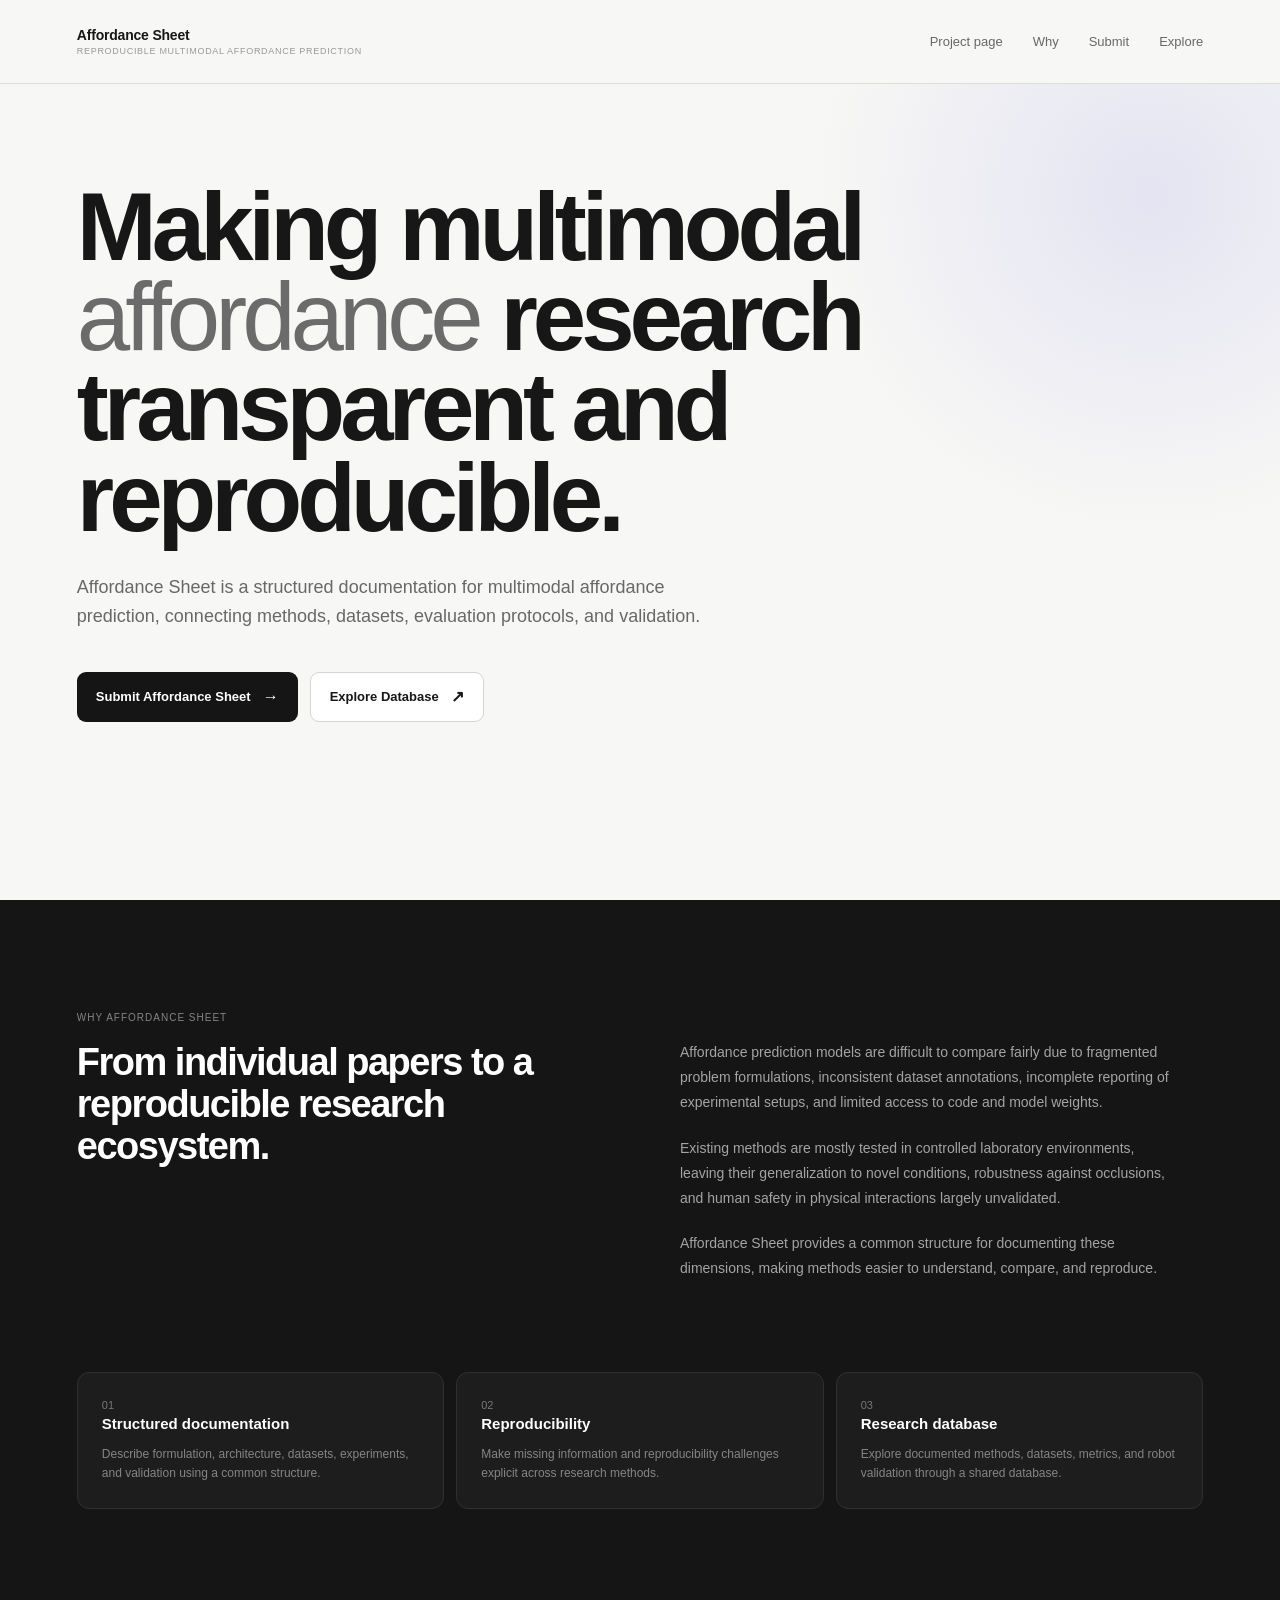
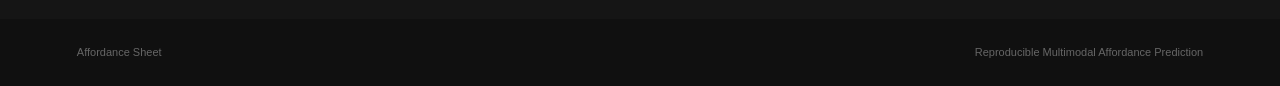
==== docs/aff_sheet.html @ dd6b69f8 "Added affordance sheet tool for submission and exploration" ====
<!DOCTYPE html>
<html lang="en">

<head>
    <meta charset="UTF-8">

    <meta
        name="viewport"
        content="width=device-width, initial-scale=1.0"
    >

    <meta
        name="description"
        content="Affordance Sheet — a documentation and reproducibility platform for multimodal affordance prediction."
    >

    <title>Affordance Sheet</title>

    <link rel="stylesheet" href="css/aff_sheet.css">
</head>


<body>

    <!-- ================================
         NAVIGATION
    ================================= -->

    <header class="navbar">

        <div class="logo-text">

            <strong>Affordance Sheet</strong>

            <span>Reproducible Multimodal Affordance Prediction</span>

        </div>

        <nav class="nav-links">

            <a href="index.html">Project page</a>
            
            <a href="aff_sheet.html#about">Why</a>

            <a href="submit.html">Submit</a>

            <a href="explore.html">Explore</a>

        </nav>

    </header>



    <!-- ================================
         MAIN
    ================================= -->

    <main>


        <!-- ============================
             HERO
        ============================= -->

        <section class="hero">

            <div class="hero-background"></div>

            <div class="hero-content">

                <h1>
                    Making multimodal
                    <span>affordance</span>
                    research transparent and reproducible.
                </h1>


                <p class="hero-description">
                    Affordance Sheet is a structured documentation
                    for multimodal affordance prediction,
                    connecting methods, datasets, evaluation
                    protocols, and validation.
                </p>


                <div class="hero-actions">

                    <a
                        href="submit.html"
                        class="button button-primary"
                    >

                        <span>
                            Submit Affordance Sheet
                        </span>

                        <span class="button-arrow">
                            →
                        </span>

                    </a>


                    <a
                        href="explore.html"
                        class="button button-secondary"
                    >

                        <span>
                            Explore Database
                        </span>

                        <span class="button-arrow">
                            ↗
                        </span>

                    </a>

                </div>

            </div>

        </section>



        <!-- ================================
             ABOUT
        ================================= -->

        <section
            class="about"
            id="about"
        >

            <div class="container">


                <div class="about-grid">


                    <div class="about-heading">

                        <span class="section-label">
                            Why Affordance Sheet
                        </span>

                        <h2>

                            From individual papers
                            to a reproducible
                            research ecosystem.

                        </h2>

                    </div>


                    <div class="about-description">

                        <p>
                            Affordance prediction models are difficult to compare fairly due to fragmented 
                            problem formulations, inconsistent dataset annotations, incomplete reporting of 
                            experimental setups, and limited access to code and model weights.
                        </p>

                        <p>                           
                            Existing methods are mostly tested in controlled laboratory environments, 
                            leaving their generalization to novel conditions, robustness against occlusions, 
                            and human safety in physical interactions largely unvalidated.
                        </p>

                        <p>
                            Affordance Sheet provides a common
                            structure for documenting these
                            dimensions, making methods easier to
                            understand, compare, and reproduce.
                        </p>

                    </div>

                </div>



                <!-- ====================
                     FRAMEWORK
                ===================== -->

                <div
                    class="features"
                    id="framework"
                >


                    <article class="feature">

                        <span class="feature-number">
                            01
                        </span>

                        <h3>
                            Structured documentation
                        </h3>

                        <p>

                            Describe formulation, architecture,
                            datasets, experiments, and validation
                            using a common structure.

                        </p>

                    </article>


                    <article class="feature">

                        <span class="feature-number">
                            02
                        </span>

                        <h3>
                            Reproducibility
                        </h3>

                        <p>

                            Make missing information and
                            reproducibility challenges explicit
                            across research methods.

                        </p>

                    </article>


                    <article class="feature">

                        <span class="feature-number">
                            03
                        </span>

                        <h3>
                            Research database
                        </h3>

                        <p>

                            Explore documented methods, datasets,
                            metrics, and robot validation through
                            a shared database.

                        </p>

                    </article>


                </div>

            </div>

        </section>

    </main>



    <!-- ================================
         FOOTER
    ================================= -->

    <footer>

        <div class="container footer-content">

            <span>
                Affordance Sheet
            </span>

            <span>
                Reproducible Multimodal Affordance Prediction
            </span>

        </div>

    </footer>


</body>

</html>
---- docs/css/aff_sheet.css ----
/* =========================================
   VARIABLES
========================================= */

:root {

    --background: #f7f7f5;

    --surface: #ffffff;

    --dark: #151515;

    --dark-soft: #1d1d1d;

    --text: #171717;

    --text-secondary: #686868;

    --text-muted: #999999;

    --border: #deded9;

    --accent: #5b5ce2;

    --accent-soft: #eeeeff;

    --max-width: 1150px;

}



/* =========================================
   RESET
========================================= */

* {

    margin: 0;

    padding: 0;

    box-sizing: border-box;

}


html {

    scroll-behavior: smooth;

}


body {

    min-height: 100vh;

    background: var(--background);

    color: var(--text);

    font-family:
        Inter,
        -apple-system,
        BlinkMacSystemFont,
        "Segoe UI",
        sans-serif;

    line-height: 1.5;

}


a {

    color: inherit;

    text-decoration: none;

}


button,
input,
textarea,
select {

    font: inherit;

}



/* =========================================
   CONTAINER
========================================= */

.container {

    width: min(
        calc(100% - 12vw),
        var(--max-width)
    );

    margin: 0 auto;

}



/* =========================================
   NAVIGATION
========================================= */

.navbar {

    height: 84px;

    padding: 0 6vw;

    display: flex;

    align-items: center;

    justify-content: space-between;

    border-bottom: 1px solid var(--border);

    background: rgba(
        247,
        247,
        245,
        0.92
    );

    backdrop-filter: blur(12px);

    position: relative;

    z-index: 10;

}


.logo {

    display: flex;

    align-items: center;

    gap: 12px;

}


.logo-mark {

    width: 36px;

    height: 36px;

    display: flex;

    align-items: center;

    justify-content: center;

    border-radius: 10px;

    background: var(--dark);

    color: white;

    font-size: 14px;

    font-weight: 700;

}


.logo-text {

    display: flex;

    flex-direction: column;

    line-height: 1.15;

}


.logo-text strong {

    font-size: 14px;

    letter-spacing: -0.2px;

}


.logo-text span {

    margin-top: 3px;

    color: var(--text-muted);

    font-size: 9px;

    font-weight: 500;

    text-transform: uppercase;

    letter-spacing: 0.7px;

}


.nav-links {

    display: flex;

    align-items: center;

    gap: 30px;

    color: var(--text-secondary);

    font-size: 13px;

}


.nav-links a {

    transition:
        color 0.2s ease;

}


.nav-links a:hover {

    color: var(--text);

}



/* =========================================
   HERO
========================================= */

.hero {

    min-height:
        calc(100vh - 84px);

    padding:
        90px 6vw 100px;

    display: flex;

    align-items: center;

    position: relative;

    overflow: hidden;

}


.hero-background {

    position: absolute;

    width: 700px;

    height: 700px;

    right: -220px;

    top: -240px;

    border-radius: 50%;

    background:
        radial-gradient(
            circle,
            rgba(
                91,
                92,
                226,
                0.12
            ),
            transparent 68%
        );

    pointer-events: none;

}


.hero-content {

    width: 100%;

    max-width: var(--max-width);

    margin: 0 auto;

    position: relative;

    z-index: 2;

}


.hero-label {

    display: inline-flex;

    align-items: center;

    gap: 8px;

    margin-bottom: 28px;

    padding:
        7px 11px;

    border: 1px solid var(--border);

    border-radius: 30px;

    background: var(--surface);

    color: var(--text-secondary);

    font-size: 11px;

    font-weight: 600;

}


.hero-label-dot {

    width: 6px;

    height: 6px;

    border-radius: 50%;

    background: var(--accent);

}


.hero h1 {

    max-width: 900px;

    margin-bottom: 30px;

    font-size:
        clamp(
            52px,
            8vw,
            96px
        );

    line-height: 0.94;

    letter-spacing: -5px;

    font-weight: 700;

}


.hero h1 span {

    color: #6b6b6b;

    font-weight: 400;

}


.hero-description {

    max-width: 650px;

    margin-bottom: 40px;

    color: var(--text-secondary);

    font-size: 18px;

    line-height: 1.65;

}



/* =========================================
   BUTTONS
========================================= */

.hero-actions {

    display: flex;

    align-items: center;

    gap: 12px;

    margin-bottom: 70px;

}


.button {

    min-height: 50px;

    padding:
        0 19px;

    display: inline-flex;

    align-items: center;

    justify-content: center;

    gap: 12px;

    border-radius: 9px;

    font-size: 13px;

    font-weight: 600;

    transition:
        transform 0.2s ease,
        background 0.2s ease,
        border-color 0.2s ease;

}


.button:hover {

    transform: translateY(-2px);

}


.button-primary {

    background: var(--dark);

    color: white;

}


.button-primary:hover {

    background: #303030;

}


.button-secondary {

    border: 1px solid #d6d6d1;

    background: white;

    color: var(--text);

}


.button-secondary:hover {

    border-color: #aaa;

}


.button-arrow {

    font-size: 16px;

}



/* =========================================
   STATISTICS
========================================= */

.stats {

    max-width: 850px;

    display: grid;

    grid-template-columns:
        repeat(4, 1fr);

    border-top: 1px solid var(--border);

    border-bottom: 1px solid var(--border);

}


.stat {

    padding:
        22px 20px 22px 0;

    border-right: 1px solid var(--border);

}


.stat:not(:first-child) {

    padding-left: 20px;

}


.stat:last-child {

    border-right: none;

}


.stat strong {

    display: block;

    margin-bottom: 3px;

    font-size: 26px;

    line-height: 1;

    letter-spacing: -1px;

}


.stat span {

    color: var(--text-muted);

    font-size: 10px;

    text-transform: uppercase;

    letter-spacing: 0.7px;

}



/* =========================================
   ABOUT
========================================= */

.about {

    padding:
        110px 0;

    background: var(--dark);

    color: white;

}


.about-grid {

    display: grid;

    grid-template-columns:
        1fr 1fr;

    gap: 80px;

}


.section-label {

    display: block;

    margin-bottom: 17px;

    color: #858585;

    font-size: 10px;

    text-transform: uppercase;

    letter-spacing: 1px;

}


.about-heading h2 {

    max-width: 500px;

    font-size: 38px;

    line-height: 1.1;

    letter-spacing: -1.5px;

}


.about-description {

    padding-top: 30px;

}


.about-description p {

    max-width: 500px;

    margin-bottom: 20px;

    color: #a4a4a4;

    font-size: 14px;

    line-height: 1.8;

}



/* =========================================
   FEATURES
========================================= */

.features {

    display: grid;

    grid-template-columns:
        repeat(3, 1fr);

    gap: 12px;

    margin-top: 70px;

}


.feature {

    padding: 24px;

    border: 1px solid #303030;

    border-radius: 12px;

    background: var(--dark-soft);

}


.feature-number {

    display: block;

    margin-bottom: 0;

    color: #777;

    font-size: 11px;

}


.feature h3 {

    margin-bottom: 9px;

    font-size: 15px;

}


.feature p {

    color: #858585;

    font-size: 12px;

    line-height: 1.65;

}



/* =========================================
   FOOTER
========================================= */

footer {

    padding:
        25px 0;

    background: #101010;

    color: #666;

    font-size: 11px;

}


.footer-content {

    display: flex;

    align-items: center;

    justify-content: space-between;

}



/* =========================================
   RESPONSIVE
========================================= */

@media (max-width: 800px) {


    .navbar {

        padding: 0 5vw;

    }


    .nav-links {

        display: none;

    }


    .hero {

        padding:
            70px 5vw 80px;

    }


    .hero h1 {

        font-size: 58px;

        letter-spacing: -3px;

    }


    .hero-description {

        font-size: 16px;

    }


    .stats {

        grid-template-columns:
            repeat(2, 1fr);

    }


    .stat {

        border-bottom: 1px solid var(--border);

    }


    .stat:nth-child(2) {

        border-right: none;

    }


    .stat:nth-child(3),
    .stat:nth-child(4) {

        border-bottom: none;

    }


    .about {

        padding:
            80px 0;

    }


    .about-grid {

        grid-template-columns: 1fr;

        gap: 20px;

    }


    .about-description {

        padding-top: 0;

    }


    .features {

        grid-template-columns: 1fr;

    }

}



@media (max-width: 500px) {


    .hero h1 {

        font-size: 47px;

        letter-spacing: -2.5px;

    }


    .hero-actions {

        flex-direction: column;

        align-items: stretch;

    }


    .button {

        width: 100%;

    }


    .stats {

        grid-template-columns: 1fr;

    }


    .stat {

        border-right: none;

        border-bottom: 1px solid var(--border);

    }


    .stat:not(:first-child) {

        padding-left: 0;

    }


    .stat:last-child {

        border-bottom: none;

    }


    .footer-content {

        flex-direction: column;

        align-items: flex-start;

        gap: 8px;

    }

}

/* =========================================
   EXPLORE PAGE
========================================= */

        .explore-page {

            min-height: 100vh;

            padding: 70px 6vw 90px;

            background: var(--background);

        }


        .explore-container {

            width: min(
                100%,
                var(--max-width)
            );

            margin: 0 auto;

        }


        .explore-header {

            margin-bottom: 35px;

        }


        .explore-label {

            display: inline-block;

            margin-bottom: 14px;

            color: var(--blue);

            font-size: 11px;

            font-weight: 700;

            text-transform: uppercase;

            letter-spacing: 1px;

        }


        .explore-header h1 {

            margin-bottom: 15px;

            color: var(--dark);

            font-size: clamp(
                40px,
                6vw,
                64px
            );

            line-height: 1;

            letter-spacing: -3px;

        }


        .explore-header p {

            max-width: 650px;

            color: var(--text-secondary);

            font-size: 16px;

            line-height: 1.7;

        }


        .airtable-wrapper {

            width: 100%;

            overflow: hidden;

            border:
                1px solid var(--border);

            border-radius: 14px;

            background: white;

            box-shadow:
                0 10px 40px
                rgba(71, 88, 140, 0.08);

        }


        .airtable-wrapper iframe {

            display: block;

            width: 100%;

            min-height: 800px;

            border: 0;

        }


        @media (max-width: 700px) {

            .explore-page {

                padding:
                    50px 5vw 70px;

            }


            .explore-header h1 {

                font-size: 45px;

                letter-spacing: -2px;

            }


            .airtable-wrapper iframe {

                min-height: 650px;

            }

        }


/* =========================================
   SUBMIT PAGE
========================================= */

/* =========================================
   CREATE PAGE
========================================= */

.create-page {

    min-height: 100vh;

    padding: 75px 6vw 100px;

    background:
        radial-gradient(
            circle at 80% 10%,
            rgba(139, 108, 246, 0.08),
            transparent 30%
        ),
        var(--background);

}


.create-container {

    width: min(
        100%,
        900px
    );

    margin: 0 auto;

}


.create-header {

    margin-bottom: 55px;

}


.create-label {

    display: inline-block;

    margin-bottom: 15px;

    color: var(--blue);

    font-size: 10px;

    font-weight: 700;

    text-transform: uppercase;

    letter-spacing: 1px;

}


.create-header h1 {

    margin-bottom: 18px;

    color: var(--dark);

    font-size:
        clamp(
            42px,
            6vw,
            68px
        );

    line-height: 1;

    letter-spacing: -3px;

}


.create-header p {

    max-width: 620px;

    color: var(--text-secondary);

    font-size: 16px;

    line-height: 1.7;

}



/* =========================================
   FORM SECTION
========================================= */

.form-section {

    margin-bottom: 10px;

    padding: 10px;

    border:
        1px solid var(--border);

    border-radius: 10px;

    background: rgba(
        255,
        255,
        255,
        0.82
    );

    box-shadow:
        0 8px 30px
        rgba(71, 88, 140, 0.04);

}


.form-section-header {

    margin-bottom: 15px;

    padding-bottom: 20px;

    border-bottom:
        1px solid var(--border-light);

}


.form-section-header h2 {

    margin-bottom: 7px;

    color: var(--dark);

    font-size: 20px;

    letter-spacing: -0.5px;

}


.form-section-header p {

    color: var(--text-secondary);

    font-size: 12px;

}



/* =========================================
   FORM FIELDS
========================================= */

.form-fields {

    display: grid;

    grid-template-columns:
        repeat(2, 1fr);

    gap: 24px 20px;

}


.form-field {

    display: flex;

    flex-direction: column;

}


.form-field:has(textarea),
.form-field:has(.multiselect),
.form-field:has(.pills-container),
.form-field:has(.table-wrapper),
.form-field[data-show-if] {

    grid-column: 1 / -1;

}


.form-field > label {

    margin-bottom: 8px;

    color: var(--dark);

    font-size: 12px;

    font-weight: 600;

}


.form-field input,
.form-field select,
.form-field textarea {

    width: 100%;

    padding:
        11px 13px;

    border:
        1px solid #d9dfec;

    border-radius: 8px;

    outline: none;

    background: white;

    color: var(--dark);

    font-size: 13px;

    transition:
        border-color 0.2s ease,
        box-shadow 0.2s ease;

}


.form-field textarea {

    resize: vertical;

    min-height: 110px;

}


.form-field input:focus,
.form-field select:focus,
.form-field textarea:focus {

    border-color: var(--blue);

    box-shadow:
        0 0 0 3px
        rgba(71, 114, 255, 0.10);

}


.form-field input::placeholder,
.form-field textarea::placeholder {

    color: #b0b7c5;

}


.form-field-checkbox {

    flex-direction: row;

    flex-wrap: wrap;

    align-items: center;

    gap: 10px;

}


.form-field-checkbox > label {

    margin-bottom: 0;

    order: 2;

}


.form-field-checkbox input[type="checkbox"] {

    width: auto;

    order: 1;

}


.form-field-checkbox > .field-help {

    order: 3;

    flex-basis: 100%;

    margin: 0;

}


.form-field-markdown {

    margin: 0;

    padding: 0;

}


.form-field-markdown > div {

    color: var(--dark);

    font-size: 13px;

    font-weight: 600;

    margin-bottom: 2px;

}


.pills-container {

    display: flex;

    flex-wrap: wrap;

    gap: 2px;

    padding: 2px;

    border: 1px solid #d9dfec;

    border-radius: 8px;

    background: white;

    align-items: center;

    position: relative;

}


.pills-display {

    display: flex;

    flex-wrap: wrap;

    gap: 8px;

    flex: 1;

}


.pill {

    display: inline-flex;

    align-items: center;

    gap: 6px;

    padding: 6px 12px;

    background: #f0f3f9;

    border: 1px solid #d9dfec;

    border-radius: 20px;

    font-size: 13px;

    color: var(--dark);

}


.pill-remove {

    background: none;

    border: none;

    font-size: 16px;

    cursor: pointer;

    padding: 0;

    margin-left: 4px;

    color: #999;

}


.pill-remove:hover {

    color: var(--dark);

}


.pills-add-button {

    background: none;

    border: none;

    font-size: 18px;

    cursor: pointer;

    color: #999;

    padding: 0;

    width: 24px;

    height: 24px;

    display: flex;

    align-items: center;

    justify-content: center;

}


.pills-add-button:hover {

    color: var(--dark);

}


.pills-menu {

    position: absolute;

    background: white;

    border: 1px solid #d9dfec;

    border-radius: 8px;

    box-shadow: 0 2px 8px rgba(0, 0, 0, 0.1);

    z-index: 10;

    min-width: 200px;

}


.pills-menu-item {

    display: block;

    width: 100%;

    padding: 10px 12px;

    border: none;

    background: none;

    text-align: left;

    font-size: 13px;

    color: var(--dark);

    cursor: pointer;

}


.pills-menu-item:hover {

    background: #f0f3f9;

}



/* =========================================
   TABLE
========================================= */

.table-wrapper {

    overflow-x: auto;

}


.data-table {

    width: 100%;

    border-collapse: collapse;

    border: 1px solid #d9dfec;

    border-radius: 8px;

    overflow: hidden;

}


.data-table thead {

    background: #f8fafc;

}


.data-table th {

    padding: 10px 12px;

    text-align: left;

    font-weight: 600;

    font-size: 12px;

    color: var(--dark);

    border-bottom: 1px solid #d9dfec;

}


.data-table td {

    padding: 8px 12px;

    border-bottom: 1px solid #e8ecf5;

}


.table-cell-input {

    width: 100%;

    padding: 6px 8px;

    border: 1px solid #d9dfec;

    border-radius: 4px;

    outline: none;

    background: white;

    color: var(--dark);

    font-size: 13px;

    font-family: inherit;

    box-sizing: border-box;

}


.table-cell-input:focus {

    border-color: var(--blue);

    box-shadow: 0 0 0 3px rgba(71, 114, 255, 0.1);

}


.table-last-cell-inner {

    display: flex;

    align-items: center;

    gap: 8px;

}


.table-last-cell-inner .table-cell-input {

    flex: 1;

}


.table-delete-button {

    width: 24px;

    height: 24px;

    border: 1px solid #d9dfec;

    border-radius: 50%;

    background: white;

    color: #7b879c;

    font-size: 14px;

    line-height: 1;

    cursor: pointer;

    flex-shrink: 0;

}


.table-delete-button:hover {

    color: #dc2626;

    border-color: #fecaca;

    background: #fff1f2;

}


.table-add-row td {

    padding: 8px 12px;

    border-bottom: none;

}


.table-add-button {

    background: none;

    border: none;

    color: var(--blue);

    font-size: 13px;

    font-weight: 500;

    cursor: pointer;

    padding: 6px 0;

}


.table-add-button:hover {

    text-decoration: underline;

}



/* =========================================
   MULTISELECT
========================================= */

.multiselect {

    display: flex;

    flex-wrap: wrap;

    gap: 8px;

}


.choice {

    position: relative;

    display: inline-flex;

    align-items: center;

}


.choice input {

    position: absolute;

    opacity: 0;

    pointer-events: none;

}


.choice span {

    display: block;

    padding:
        8px 12px;

    border:
        1px solid #d9dfec;

    border-radius: 7px;

    background: white;

    color: var(--text-secondary);

    font-size: 12px;

    cursor: pointer;

    transition:
        background 0.2s ease,
        border-color 0.2s ease,
        color 0.2s ease;

}


.choice input:checked + span {

    border-color: var(--blue);

    background: var(--blue-light);

    color: var(--blue-dark);

}


.choice span:hover {

    border-color: #b9c4db;

}



/* =========================================
   HELP
========================================= */

.field-help {

    margin-top: 8px;

    color: var(--text-muted);

    font-size: 10px;

    line-height: 1.5;

}


/* =========================================
   REPEATABLE SECTIONS
========================================= */

.repeatable-entries {

    display: flex;

    flex-direction: column;

    gap: 16px;

}


.repeatable-entry {

    border: 1px solid #e8ecf5;

    border-radius: 10px;

    padding: 16px;

    background: #fbfcff;

}


.repeatable-entry-actions {

    display: flex;

    justify-content: flex-end;

    margin-top: 12px;

}


.repeatable-remove-button,
.repeatable-add-button {

    border: 1px solid #d9dfec;

    border-radius: 8px;

    background: white;

    color: var(--dark);

    font-size: 12px;

    padding: 8px 12px;

    cursor: pointer;

}


.repeatable-remove-button:disabled {

    opacity: 0.5;

    cursor: not-allowed;

}


.repeatable-add-wrap {

    margin-top: 14px;

}


.repeatable-add-button {

    color: var(--blue);

    border-color: #cfd9ff;

    background: #f6f8ff;

}



/* =========================================
   SUBMISSION
========================================= */

.form-submit {

    display: flex;

    justify-content: space-between;

    align-items: center;

    flex-wrap: wrap;

    gap: 12px;

    margin-top: 35px;

}


.turnstile-wrap {

    min-height: 64px;

}


.form-submit .button {

    border: none;

    cursor: pointer;

}


.form-submit .button.is-incomplete {

    opacity: 0.6;

}


.form-message {

    margin-top: 15px;

    padding: 12px 15px;

    border-radius: 8px;

    font-size: 12px;

    display: none;

}


.form-message p {

    line-height: 1.6;

}


.form-message p + p {

    margin-top: 10px;

}


.form-message a {

    color: inherit;

    font-weight: 600;

    text-decoration: underline;

}


.form-message.success {

    display: block;

    background: #eaf8f0;

    color: #26734d;

    border:
        1px solid #c9ead8;

}


.form-message.pending {

    display: block;

    background: #f0f3f9;

    color: #4a5568;

    border:
        1px solid #d9dfec;

}


    .form-message.error {

        display: block;

        background: #fff0f0;

        color: #a33;

        border:
        1px solid #f2cccc;

    }


.form-error {

    padding: 20px;

    border-radius: 10px;

    background: #fff0f0;

    border:
        1px solid #f2cccc;

    color: #a33;

    font-size: 13px;

}



/* =========================================
   RATING
========================================= */

.rating-stars {

    display: flex;

    flex-direction: row-reverse;

    justify-content: flex-end;

    gap: 4px;

}


.rating-stars input {

    position: absolute;

    opacity: 0;

    width: 0;

    height: 0;

}


.rating-stars label {

    font-size: 26px;

    line-height: 1;

    color: #d9dfec;

    cursor: pointer;

    transition: color 0.15s ease;

}


.rating-stars label:hover,

.rating-stars label:hover ~ label,

.rating-stars input:checked ~ label {

    color: #f5b942;

}



/* =========================================
   RESPONSIVE
========================================= */

@media (max-width: 700px) {

    .create-page {

        padding:
            50px 5vw 70px;

    }


    .form-fields {

        grid-template-columns: 1fr;

    }


    .form-section {

        padding: 22px;

    }


    .form-field:has(textarea),
    .form-field:has(.multiselect) {

        grid-column: auto;

    }


    .form-submit {

        justify-content: stretch;

    }


    .form-submit .button {

        width: 100%;

    }

}
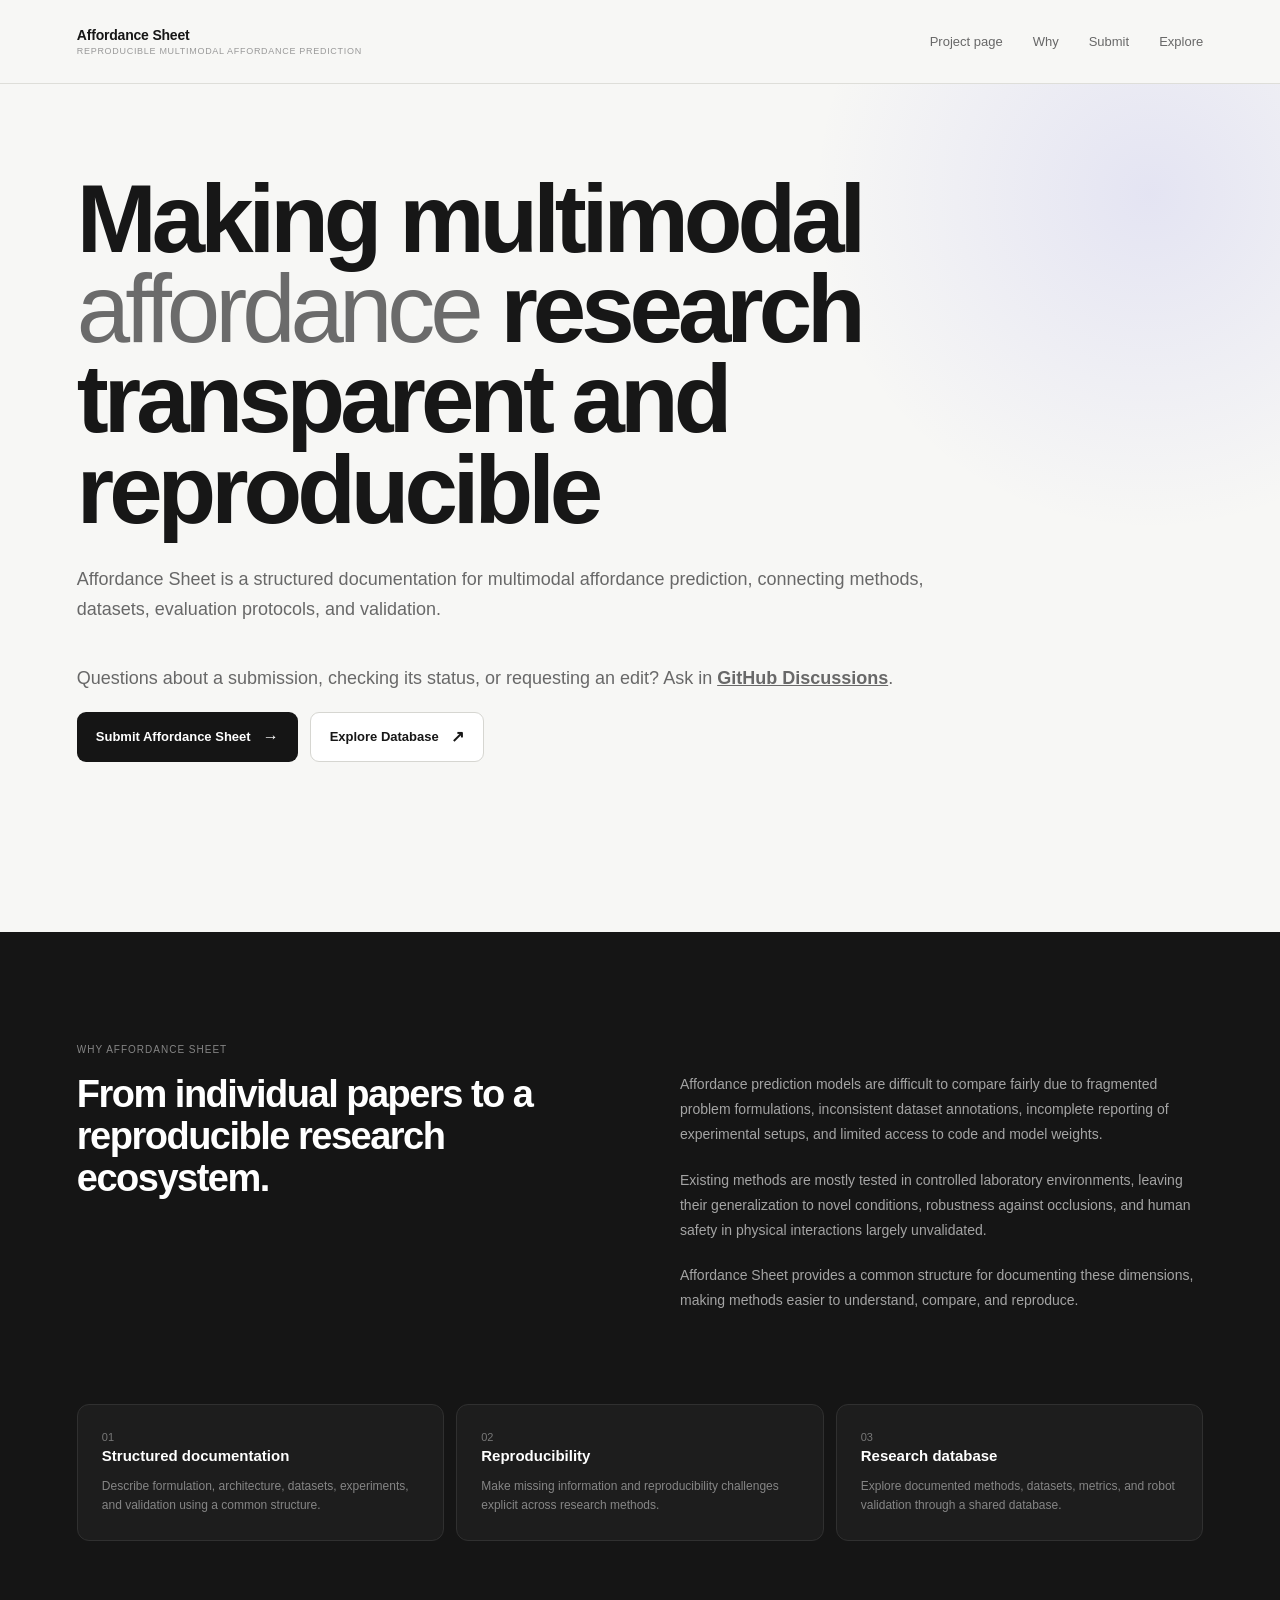
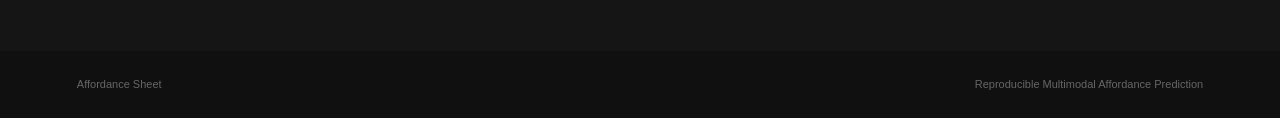
==== commit 7d081420: "Improved note layout" ====
--- a/docs/aff_sheet.html
+++ b/docs/aff_sheet.html
@@ -72,7 +72,7 @@
                 <h1>
                     Making multimodal
                     <span>affordance</span>
-                    research transparent and reproducible.
+                    research transparent and reproducible
                 </h1>
 
 
@@ -83,6 +83,11 @@
                     protocols, and validation.
                 </p>
 
+                <p class="hero-description discussion-note">
+                    Questions about a submission, checking its status, or requesting an edit?
+                    Ask in <a href="https://github.com/apicis/aff-sheet/discussions" target="_blank" rel="noopener noreferrer">GitHub Discussions</a>.
+                </p>
+
 
                 <div class="hero-actions">
 
@@ -116,7 +121,6 @@
                         </span>
 
                     </a>
-
                 </div>
 
             </div>
--- a/docs/css/aff_sheet.css
+++ b/docs/css/aff_sheet.css
@@ -19,6 +19,14 @@
     --text-muted: #999999;
 
     --border: #deded9;
+
+    --border-light: #eeeeea;
+
+    --blue: #2563eb;
+
+    --blue-light: #dbeafe;
+
+    --blue-dark: #1d4ed8;
 
     --accent: #5b5ce2;
 
@@ -390,7 +398,7 @@
 
 .hero-description {
 
-    max-width: 650px;
+    max-width: 850px;
 
     margin-bottom: 40px;
 
@@ -619,7 +627,7 @@
 
 .about-heading h2 {
 
-    max-width: 500px;
+    max-width: 650px;
 
     font-size: 38px;
 
@@ -639,7 +647,7 @@
 
 .about-description p {
 
-    max-width: 500px;
+    max-width: 650px;
 
     margin-bottom: 20px;
 
@@ -1001,7 +1009,7 @@
 
         .explore-header p {
 
-            max-width: 650px;
+            max-width: 850px;
 
             color: var(--text-secondary);
 
@@ -1012,16 +1020,14 @@
         }
 
 
-        .airtable-wrapper {
+        .catalogue {
 
             width: 100%;
-
-            overflow: hidden;
 
             border:
                 1px solid var(--border);
 
-            border-radius: 14px;
+            border-radius: 8px;
 
             background: white;
 
@@ -1032,15 +1038,979 @@
         }
 
 
-        .airtable-wrapper iframe {
+        .catalogue-toolbar {
+
+            padding: 24px;
+
+            border-bottom: 1px solid var(--border);
+
+        }
+
+
+        .catalogue-toolbar h2 {
+
+            margin-bottom: 18px;
+
+            color: var(--dark);
+
+            font-size: 24px;
+
+        }
+
+
+        .catalogue-filters {
+
+            display: grid;
+
+            grid-template-columns: minmax(220px, 2fr) repeat(3, minmax(145px, 1fr)) auto;
+
+            gap: 12px;
+
+            align-items: end;
+
+        }
+
+
+        .catalogue-filters label {
+
+            display: grid;
+
+            gap: 6px;
+
+            color: var(--text-secondary);
+
+            font-size: 12px;
+
+            font-weight: 700;
+
+        }
+
+
+        .catalogue-filters input,
+        .catalogue-filters select {
+
+            width: 100%;
+
+            min-height: 42px;
+
+            padding: 0 12px;
+
+            border: 1px solid var(--border);
+
+            border-radius: 4px;
+
+            background: white;
+
+            color: var(--dark);
+
+            font: inherit;
+
+        }
+
+
+        .catalogue-clear {
+
+            min-height: 42px;
+
+            white-space: nowrap;
+
+        }
+
+
+        .catalogue-status {
+
+            display: flex;
+
+            width: max-content;
+
+            max-width: 100%;
+
+            column-gap: 10px;
+
+            align-items: center;
+
+            padding: 10px 0 0;
+
+            color: var(--text-secondary);
+
+            font-size: 13px;
+
+        }
+
+
+        .catalogue-results-wrap,
+        .comparison-content {
+
+            overflow-x: auto;
+
+        }
+
+
+        .catalogue-hint {
+
+            margin: 8px 0 0;
+
+            color: var(--text-secondary);
+
+            font-size: 13px;
+
+        }
+
+
+        .catalogue-cards {
+
+            display: grid;
+
+            grid-template-columns: repeat(auto-fit, minmax(280px, 1fr));
+
+            gap: 16px;
+
+            padding: 24px;
+
+        }
+
+
+        .catalogue-card {
+
+            position: relative;
+
+            display: flex;
+
+            flex-direction: column;
+
+            padding: 20px;
+
+            border: 1px solid var(--border);
+
+            border-radius: 6px;
+
+            background: white;
+
+        }
+
+
+        .catalogue-card:focus-visible {
+
+            outline: 2px solid var(--primary);
+
+            outline-offset: 3px;
+
+        }
+
+
+        .catalogue-card.is-expanded {
+
+            border-color: var(--primary);
+
+            box-shadow: 0 12px 28px rgba(71, 88, 140, 0.12);
+
+        }
+
+
+        .catalogue-card-header {
+
+            display: flex;
+
+            justify-content: space-between;
+
+            gap: 16px;
+
+            align-items: flex-start;
+
+            margin-bottom: 12px;
+
+        }
+
+
+        .catalogue-card-summary {
+
+            padding-bottom: 14px;
+
+        }
+
+
+        .catalogue-card-header h3 {
+
+            color: var(--dark);
+
+            font-size: 21px;
+
+            line-height: 1.15;
+
+        }
+
+
+        .catalogue-card-controls {
+
+            display: flex;
+
+            flex: 0 0 auto;
+
+            gap: 6px;
+
+            align-items: center;
+
+        }
+
+
+        .catalogue-selection {
+
+            display: grid;
+
+            width: 28px;
+
+            height: 28px;
+
+            flex: 0 0 28px;
+
+            place-items: center;
+
+            border: 1px solid var(--border);
+
+            border-radius: 4px;
+
+            cursor: pointer;
+
+        }
+
+
+        .catalogue-selection input {
+
+            width: 16px;
+
+            height: 16px;
+
+            margin: 0;
+
+            accent-color: var(--primary);
+
+        }
+
+
+        .catalogue-card-fields {
+
+            display: grid;
+
+            grid-template-columns: max-content minmax(0, 1fr);
+
+            column-gap: 16px;
+
+            row-gap: 12px;
+
+            margin: 0;
+
+        }
+
+
+        .catalogue-card-fields dt {
+
+            color: var(--text-secondary);
+
+            font-size: 11px;
+
+            font-weight: 700;
+
+            text-transform: uppercase;
+
+            white-space: nowrap;
+
+            grid-column: 1;
+
+            align-self: center;
+
+        }
+
+
+        .catalogue-card-fields dd {
+
+            display: flex;
+
+            flex-wrap: wrap;
+
+            gap: 6px;
+
+            align-items: center;
+
+            margin: 0;
+
+            color: var(--dark);
+
+            font-size: 13px;
+
+            overflow-wrap: anywhere;
+
+            grid-column: 2;
+
+            align-self: center;
+
+        }
+
+
+        .catalogue-expanded-sections {
+
+            display: grid;
+
+            gap: 8px;
+
+            margin-top: 22px;
+
+            padding-top: 18px;
+
+        }
+
+
+        .single-sheet-view .catalogue-expanded-sections {
+
+            gap: 6px;
+
+            margin-top: 8px;
+
+            padding-top: 8px;
+
+        }
+
+
+        .catalogue-expanded-section summary {
+
+            padding: 10px 0;
+
+            cursor: pointer;
+
+            color: var(--dark);
+
+            font-size: 13px;
+
+            font-weight: 700;
+
+        }
+
+
+        .catalogue-expanded-section summary {
+
+            padding: 10px 12px;
+
+            border-radius: 4px;
+
+            background: #f5f7fb;
+
+        }
+
+
+        .catalogue-expanded-fields {
+
+            display: grid;
+
+            grid-template-columns: max-content minmax(0, 1fr);
+
+            gap: 9px 14px;
+
+            margin: 0 0 14px;
+
+            font-size: 13px;
+
+        }
+
+
+        .catalogue-expanded-fields dt {
+
+            color: var(--text-secondary);
+
+            font-weight: 700;
+
+            white-space: nowrap;
+
+        }
+
+
+        .catalogue-expanded-fields dd {
+
+            display: flex;
+
+            min-height: 20px;
+
+            align-items: center;
+
+            margin: 0;
+
+            overflow-wrap: anywhere;
+
+        }
+
+
+        .catalogue-expanded-fields dd input[type="checkbox"] {
+
+            width: 18px;
+
+            height: 18px;
+
+            margin: 0;
+
+            accent-color: var(--primary);
+
+        }
+
+
+        .catalogue-expanded-fields a,
+        .catalogue-field-table a {
+
+            color: var(--primary);
+
+            overflow-wrap: anywhere;
+
+        }
+
+
+        .catalogue-field-table {
+
+            width: min(100%, 360px);
+
+            table-layout: fixed;
+
+            margin: 0 auto 14px 0;
+
+        }
+
+
+        .catalogue-expanded-section > .catalogue-field-table:first-of-type {
+
+            margin-top: 8px;
+
+        }
+
+
+        .catalogue-setup-table tbody th {
+
+            color: var(--text-secondary);
+
+            font-size: 11px;
+
+            font-weight: 700;
+
+            text-align: left;
+
+            white-space: nowrap;
+
+        }
+
+
+        table.catalogue-field-table {
+
+            width: min(100%, 360px);
+
+            border-collapse: collapse;
+
+            font-size: 13px;
+
+        }
+
+
+        table.catalogue-field-table.catalogue-wide-table {
+
+            width: min(100%, 520px);
+
+            max-width: 520px;
+
+        }
+
+
+        .catalogue-field-table th,
+        .catalogue-field-table td {
+
+            padding: 7px 8px;
+
+            border: 1px solid var(--border);
+
+            text-align: left;
+
+            vertical-align: top;
+
+        }
+
+
+        .catalogue-field-table th {
+
+            background: #f5f7fb;
+
+            color: var(--text-secondary);
+
+            font-size: 10px;
+
+            text-transform: uppercase;
+
+        }
+
+
+        .catalogue-badge {
+
+            display: inline-flex;
+
+            align-items: center;
+
+            min-height: 26px;
+
+            padding: 4px 9px;
+
+            border-radius: 4px;
+
+            font-size: 12px;
+
+            font-weight: 700;
+
+            line-height: 1.2;
+
+        }
+
+
+        .catalogue-task-badge {
+
+            background: #e8f1ff;
+
+            color: #24539a;
+
+        }
+
+
+        .catalogue-modality-badge {
+
+            background: #fff0dc;
+
+            color: #805218;
+
+        }
+
+
+        .catalogue-dataset-badge {
+
+            background: #e8f6ee;
+
+            color: #21613b;
+
+        }
+
+
+        .catalogue-card-fields dd input[type="checkbox"] {
+
+            width: 18px;
+
+            height: 18px;
+
+            margin: 0;
+
+            align-self: center;
+
+            accent-color: var(--primary);
+
+        }
+
+
+        .catalogue-empty {
+
+            grid-column: 1 / -1;
+
+            padding: 30px 8px;
+
+            color: var(--text-secondary);
+
+            text-align: center;
+
+        }
+
+
+        .catalogue-download {
+
+            display: inline-grid;
+
+            width: 28px;
+
+            height: 28px;
+
+            min-width: 28px;
+
+            min-height: 28px;
+
+            flex: 0 0 28px;
+
+            padding: 0 !important;
+
+            place-items: center;
+
+            border: 1px solid var(--border) !important;
+
+            border-radius: 4px;
+
+            background: white !important;
+
+            color: var(--dark) !important;
+
+            font-size: 0 !important;
+
+            line-height: 1;
+
+        }
+
+
+        .catalogue-download span {
+
+            position: relative;
 
             display: block;
 
-            width: 100%;
-
-            min-height: 800px;
+            width: 14px;
+
+            height: 18px;
+
+        }
+
+
+        .catalogue-download span::before {
+
+            position: absolute;
+
+            top: 0;
+
+            left: 50%;
+
+            height: 11px;
+
+            border-left: 2px solid currentColor;
+
+            content: "";
+
+            transform: translateX(-1px);
+
+        }
+
+
+        .catalogue-download span::after {
+
+            position: absolute;
+
+            bottom: 4px;
+
+            left: 50%;
+
+            width: 8px;
+
+            height: 8px;
+
+            border-right: 2px solid currentColor;
+
+            border-bottom: 2px solid currentColor;
+
+            content: "";
+
+            transform: translateX(-50%) rotate(45deg);
+
+        }
+
+
+        .catalogue-download:hover,
+        .catalogue-download:focus-visible {
+
+            border-color: var(--primary) !important;
+
+            color: var(--primary) !important;
+
+        }
+
+
+        .comparison-bar {
+
+            display: flex;
+
+            justify-content: space-between;
+
+            align-items: center;
+
+            margin: 8px 24px 0;
+
+            padding: 7px 12px;
+
+            border: 1px solid var(--dark);
+
+            border-radius: 6px;
+
+            background: var(--dark);
+
+            color: white;
+
+            font-size: 13px;
+
+        }
+
+
+        .comparison-bar .button {
+
+            min-height: 32px;
+
+            padding: 6px 12px;
+
+            font-size: 13px;
+
+        }
+
+
+        .catalogue [hidden] {
+
+            display: none;
+
+        }
+
+
+        body.sheet-dialog-open {
+
+            overflow: hidden;
+
+            padding-right: var(--sheet-dialog-scrollbar, 0px);
+
+            overscroll-behavior: none;
+
+        }
+
+
+        .comparison-dialog {
+
+            position: fixed;
+
+            top: 50%;
+
+            left: 50%;
+
+            margin: 0;
+
+            width: min(1400px, calc(100vw - 32px));
+
+            max-height: calc(100vh - 32px);
+
+            padding: 0;
+
+            border: 1px solid var(--border);
+
+            border-radius: 8px;
+
+            background: white;
+
+            transform: translate(-50%, -50%);
+
+        }
+
+
+        .comparison-dialog::backdrop {
+
+            background: rgba(18, 24, 43, 0.58);
+
+        }
+
+
+        .comparison-dialog > header {
+
+            display: flex;
+
+            align-items: center;
+
+            padding: 20px 24px;
+
+            border-bottom: 1px solid var(--border);
+
+            justify-content: flex-end;
+
+        }
+
+
+        #close-comparison {
+
+            cursor: pointer;
 
             border: 0;
+
+            background: transparent;
+
+            color: var(--dark);
+
+            font-size: 28px;
+
+            line-height: 1;
+
+        }
+
+
+        .comparison-content {
+
+            max-height: calc(100vh - 120px);
+
+            overflow: auto;
+
+        }
+
+
+        .comparison-aligned {
+
+            min-width: 680px;
+
+            padding: 18px 24px 24px;
+
+        }
+
+
+        .comparison-model-headings,
+        .comparison-section-cells {
+
+            display: grid;
+
+            grid-template-columns: repeat(var(--comparison-columns), minmax(0, 1fr));
+
+        }
+
+
+        .comparison-model-headings {
+
+            position: sticky;
+
+            top: 0;
+
+            z-index: 2;
+
+            background: white;
+
+        }
+
+
+        .comparison-model-headings h3 {
+
+            min-width: 0;
+
+            margin: 0;
+
+            padding: 14px 16px;
+
+            color: var(--dark);
+
+            font-size: 18px;
+
+            overflow-wrap: anywhere;
+
+        }
+
+
+        .comparison-section-row > h4 {
+
+            margin: 0;
+
+            padding: 10px 12px;
+
+            border-radius: 4px;
+
+            background: #f5f7fb;
+
+            color: var(--dark);
+
+            font-size: 13px;
+
+        }
+
+
+        .comparison-section-cell {
+
+            min-width: 0;
+
+            padding: 12px 16px;
+
+            overflow-wrap: anywhere;
+
+        }
+
+
+        .comparison-section-cell + .comparison-section-cell {
+
+            border-left: 1px solid var(--border);
+
+        }
+
+
+        .comparison-setup-table-row .comparison-section-cell {
+
+            padding-top: 14px;
+
+            padding-bottom: 14px;
+
+        }
+
+
+        .comparison-section-cell .catalogue-expanded-fields {
+
+            margin-bottom: 0;
+
+        }
+
+
+        .comparison-section-cell .catalogue-field-table {
+
+            margin: 0;
+
+        }
+
+
+        .comparison-content table.catalogue-field-table {
+
+            width: min(100%, 360px);
+
+            max-width: 360px;
+
+            margin-right: auto;
+
+        }
+
+
+        .comparison-content table.catalogue-field-table.catalogue-wide-table {
+
+            width: min(100%, 520px);
+
+            max-width: 520px;
+
+        }
+
+
+        .comparison-experimental-setup .catalogue-field-table + .catalogue-field-table {
+
+            margin-top: 16px;
+
+        }
+
+
+        .explore-feedback {
+
+            margin-top: 70px;
+
+        }
+
+
+        .explore-feedback-header {
+
+            margin-bottom: 30px;
+
+        }
+
+
+        .explore-feedback-header h2 {
+
+            margin-bottom: 10px;
+
+            color: var(--dark);
+
+            font-size: 28px;
+
+            letter-spacing: -1px;
+
+        }
+
+
+        .explore-feedback-header p {
+
+            color: var(--text-secondary);
+
+            font-size: 15px;
+
+            line-height: 1.7;
 
         }
 
@@ -1064,11 +2034,28 @@
             }
 
 
-            .airtable-wrapper iframe {
-
-                min-height: 650px;
+            .catalogue-filters {
+
+                grid-template-columns: 1fr;
 
             }
+
+
+            .catalogue-cards {
+
+                grid-template-columns: 1fr;
+
+                padding: 16px;
+
+            }
+
+
+            .catalogue-card-fields {
+
+                grid-template-columns: max-content minmax(0, 1fr);
+
+            }
+
 
         }
 
@@ -1102,7 +2089,7 @@
 
     width: min(
         100%,
-        900px
+        1100px
     );
 
     margin: 0 auto;
@@ -1158,13 +2145,29 @@
 
 .create-header p {
 
-    max-width: 620px;
+    max-width: 850px;
 
     color: var(--text-secondary);
 
     font-size: 16px;
 
     line-height: 1.7;
+
+}
+
+
+.discussion-note {
+
+    margin: 1em 0;
+
+}
+
+
+.discussion-note a {
+
+    font-weight: 700;
+
+    text-decoration: underline;
 
 }
 
